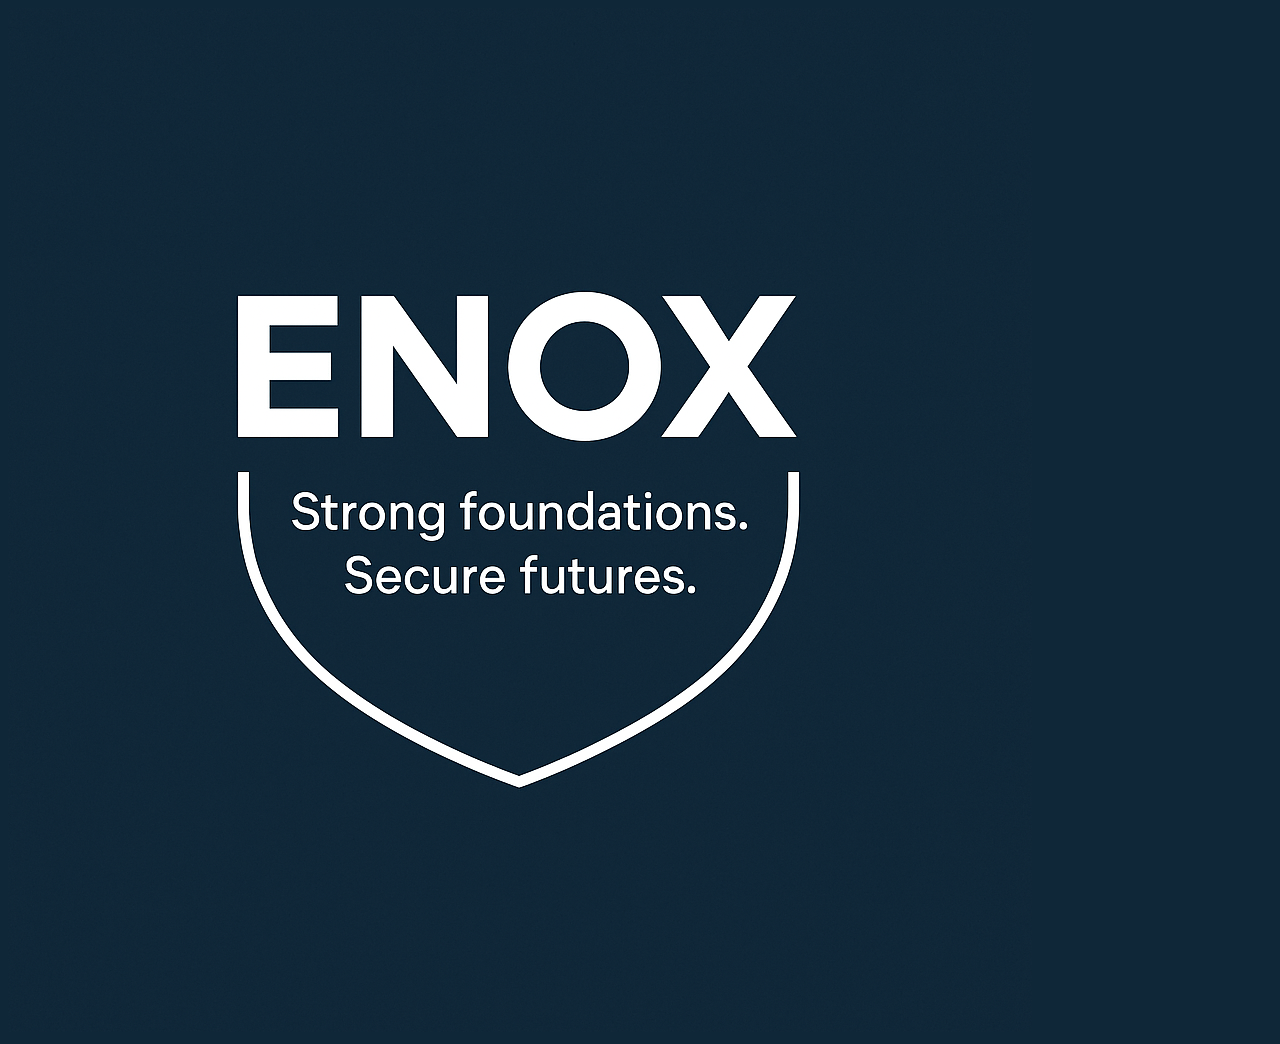
==== index.html @ 34abc15d "Minimalistic first steps" ====
<!DOCTYPE html>
<html>
    <head>
        <title>ENOX - Strong foundations, Secure futures</title>
    </head>
    <body style="background-color:#0F2738;">
        <img src="image.png" />
    </body>
</html>
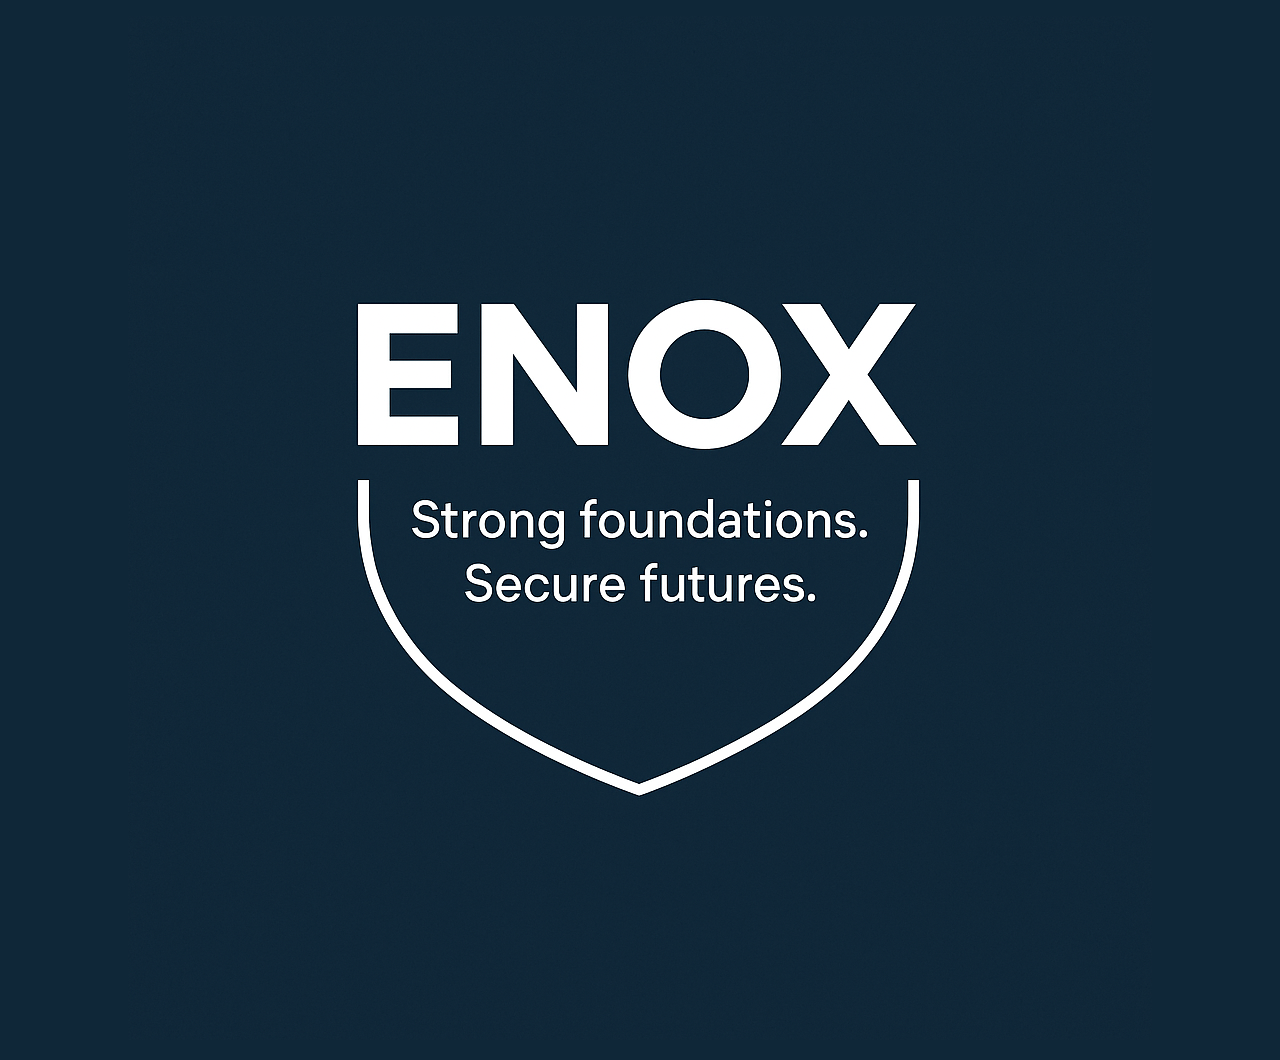
==== commit 16280a74: "center image" ====
--- a/index.html
+++ b/index.html
@@ -4,6 +4,8 @@
         <title>ENOX - Strong foundations, Secure futures</title>
     </head>
     <body style="background-color:#0F2738;">
-        <img src="image.png" />
+        <p style="text-align:center;">
+            <img src="image.png" />
+        </p>
     </body>
 </html>
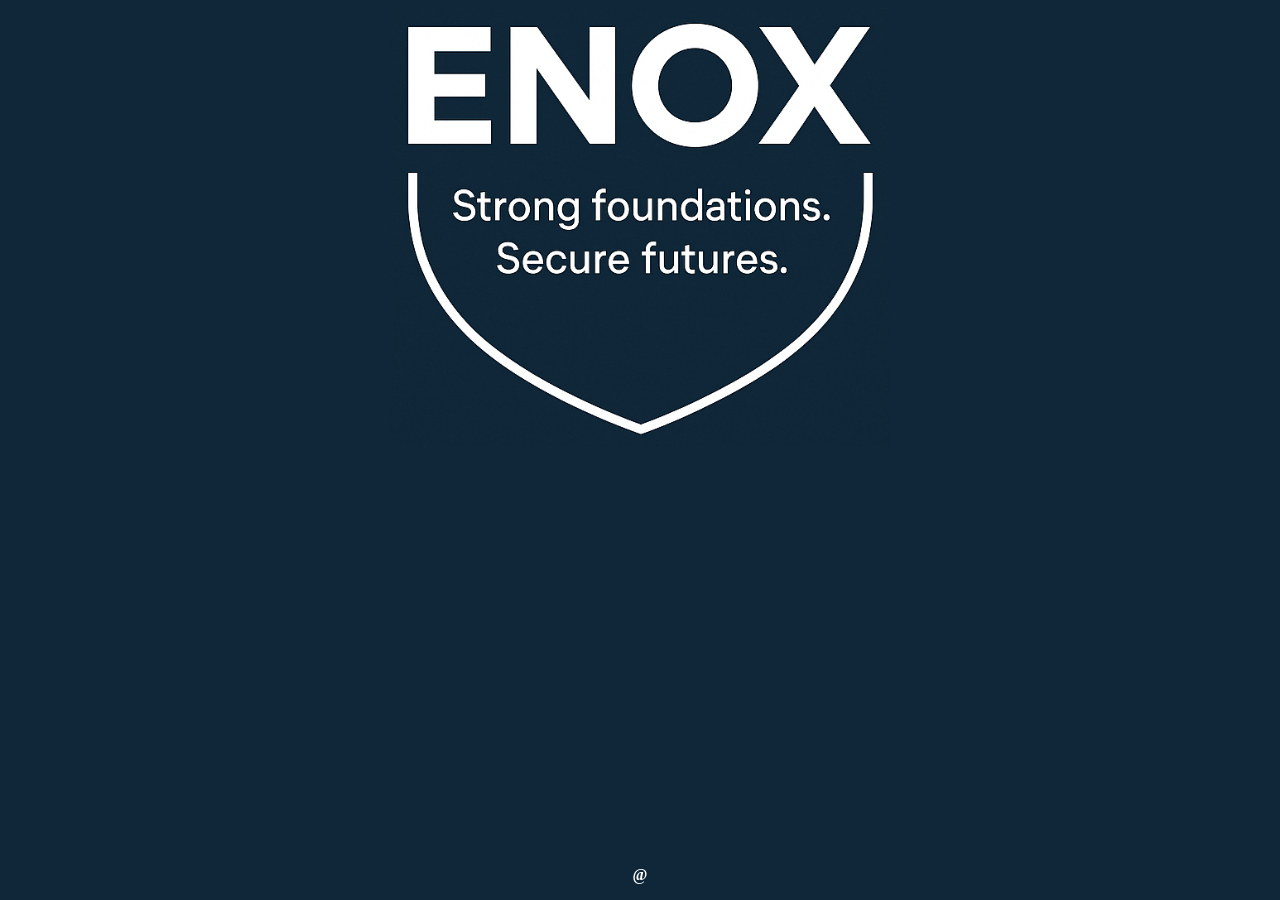
==== commit 3fcf3a13: "add email" ====
--- a/index.html
+++ b/index.html
@@ -1,11 +1,15 @@
 <!DOCTYPE html>
 <html>
     <head>
+        <link rel="stylesheet" href="style.css">
         <title>ENOX - Strong foundations, Secure futures</title>
     </head>
     <body style="background-color:#0F2738;">
-        <p style="text-align:center;">
-            <img src="image.png" />
-        </p>
+        <div class="logo">
+            <img src="image.png" width="500"/>
+        </div>
+        <div class="footer">
+            <p><a href="mailto:info@enox.nl">@</a></p>
+        </div>
     </body>
 </html>
--- a/style.css
+++ b/style.css
@@ -0,0 +1,18 @@
+.logo {
+    margin: auto;
+    width: 500px;
+}
+
+.footer {
+    position: fixed;
+    left: 0;
+    bottom: 0; 
+    width: 100%;
+    text-align: center;
+}
+
+a {
+    color: white;
+    text-decoration: none;
+    font-weight: bolder;
+}
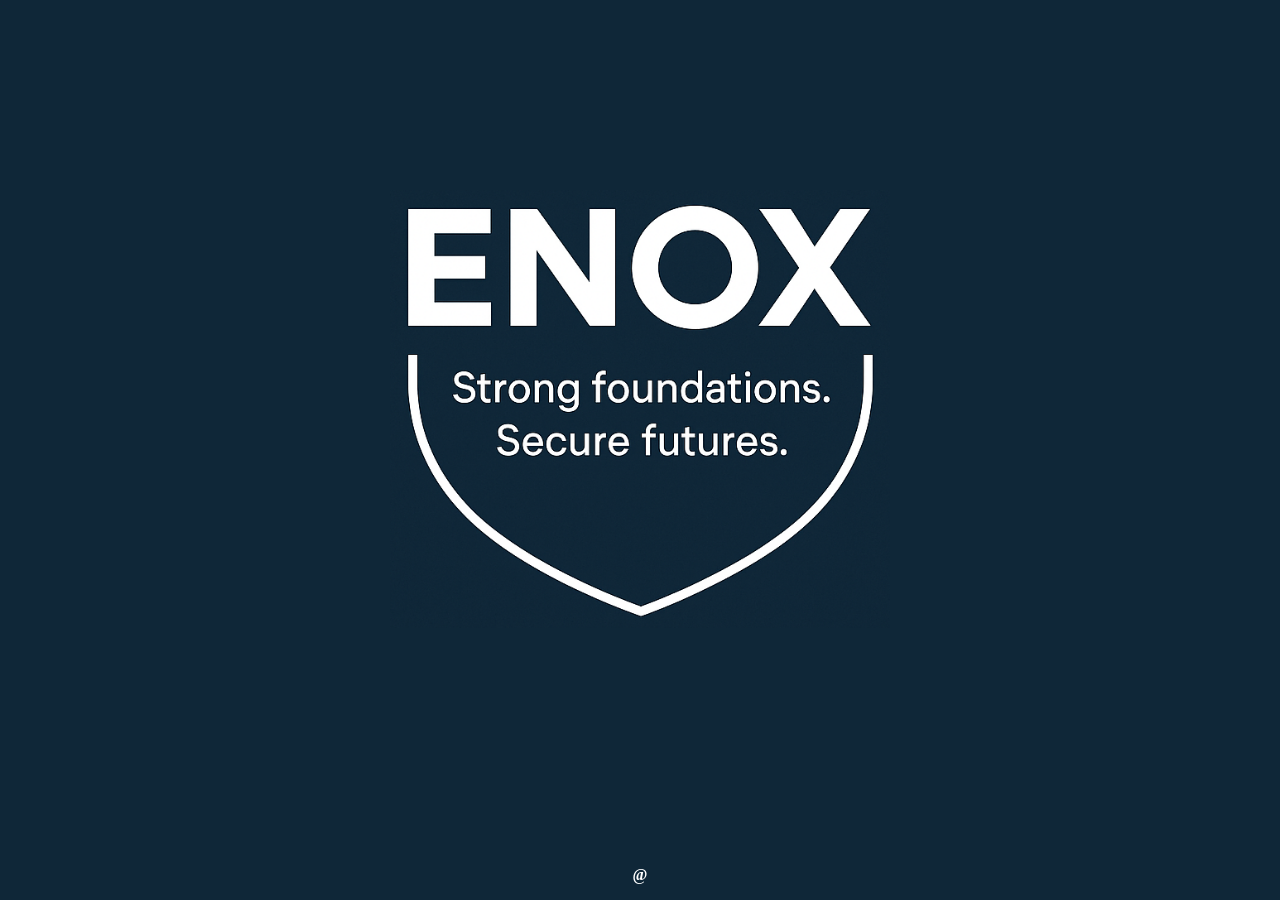
==== commit 0dc8081f: "add icon" ====
--- a/index.html
+++ b/index.html
@@ -2,6 +2,7 @@
 <html>
     <head>
         <link rel="stylesheet" href="style.css">
+        <link rel="icon" type="image/x-icon" href="favicon.ico">
         <title>ENOX - Strong foundations, Secure futures</title>
     </head>
     <body style="background-color:#0F2738;">
--- a/style.css
+++ b/style.css
@@ -1,5 +1,6 @@
 .logo {
     margin: auto;
+    margin-top: 15%;
     width: 500px;
 }
 
